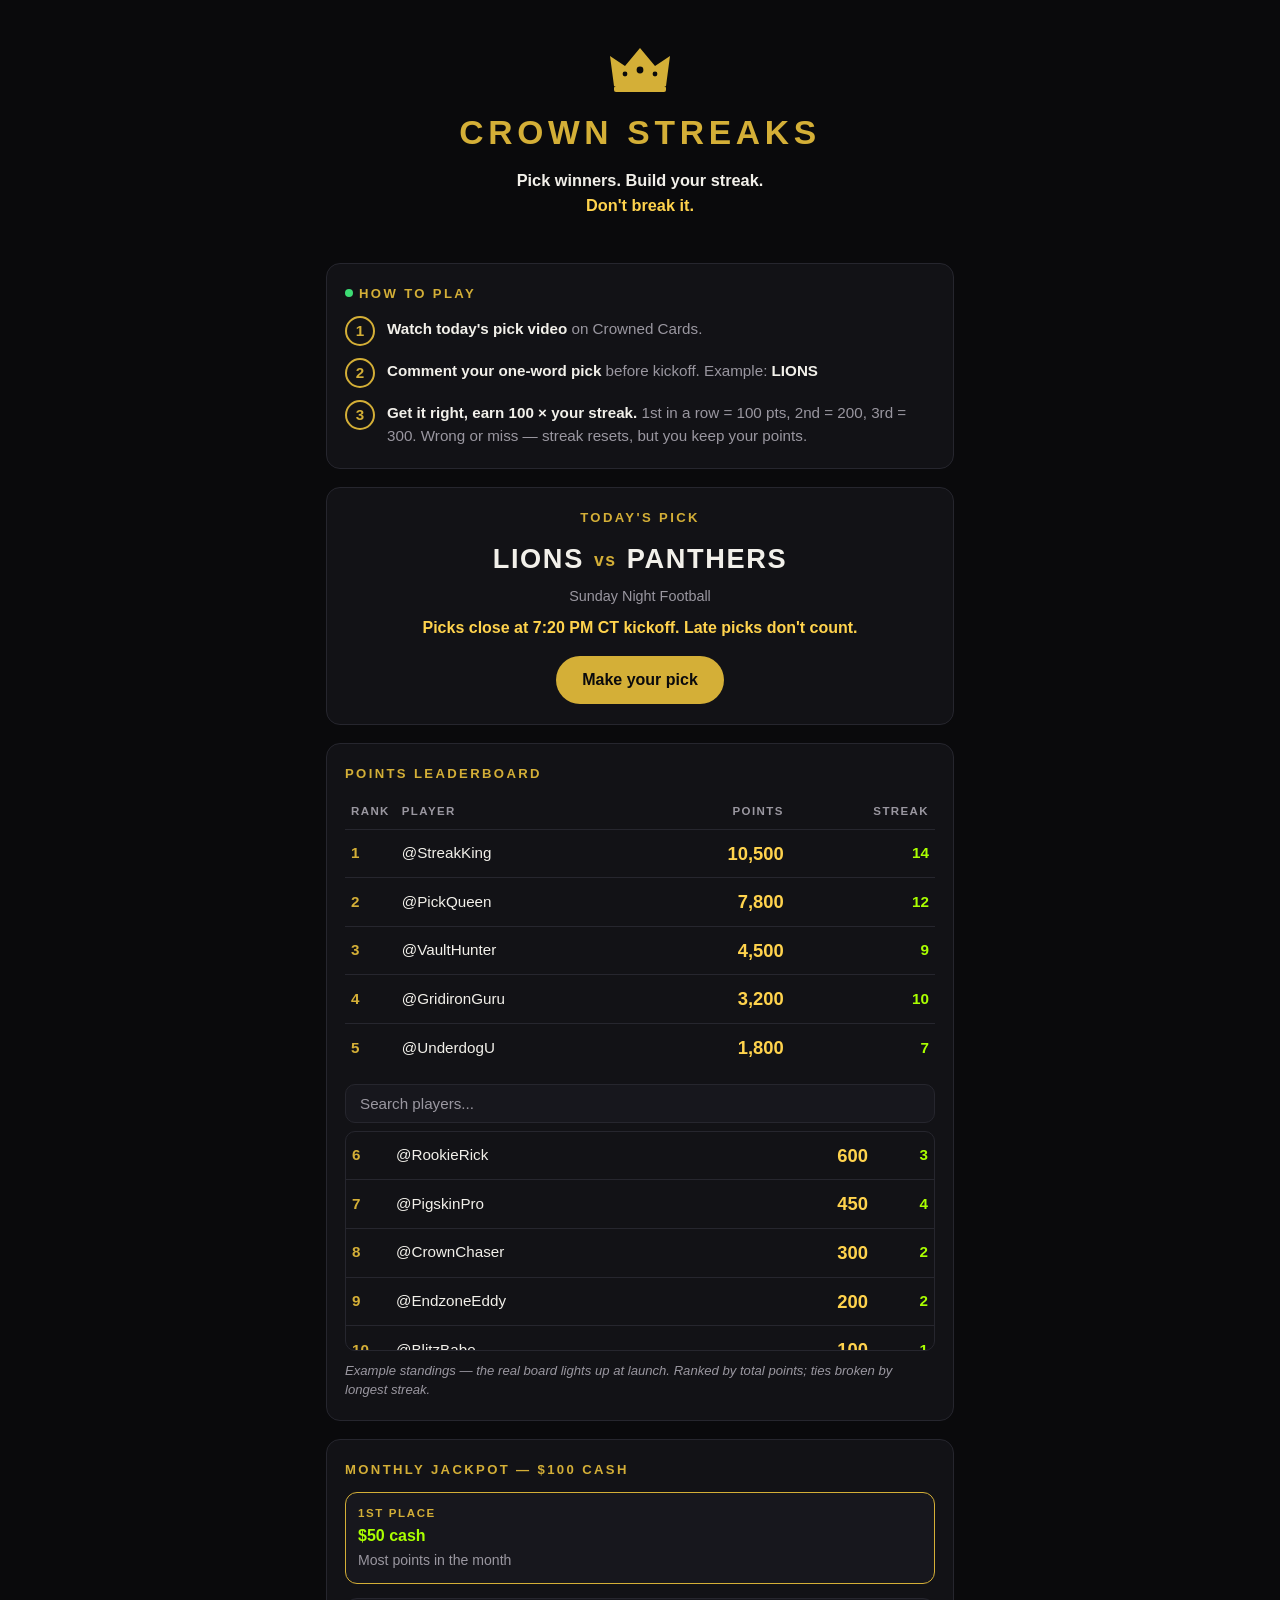
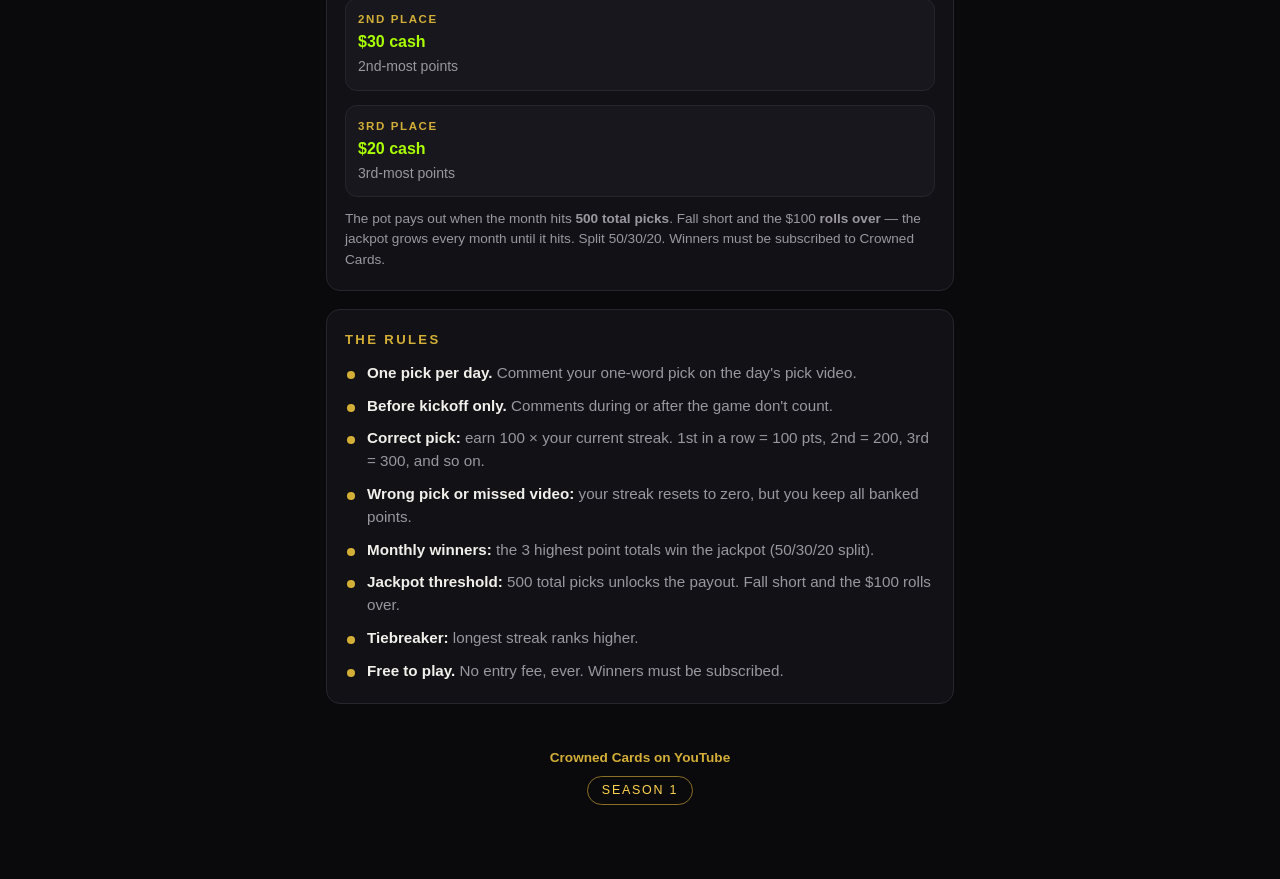
==== index.html @ ad124a90 "Leaderboard: top 5 locked, scrollable rest + search" ====
<!DOCTYPE html>
<html lang="en">
<head>
<meta charset="utf-8">
<meta name="viewport" content="width=device-width,initial-scale=1,viewport-fit=cover">
<title>Crown Streaks — Pick winners. Build your streak.</title>
<meta name="description" content="Crown Streaks on Crowned Cards: pick the winner every day, earn 100x your streak in points. Free to play. Top 3 point totals win the monthly cash jackpot.">
<meta property="og:title" content="Crown Streaks — Pick winners. Build your streak.">
<meta property="og:description" content="One pick a day. Correct picks earn 100x your streak in points. Wrong or miss and your streak resets. Top 3 point totals win the cash jackpot. Free to play.">
<meta property="og:type" content="website">
<meta property="og:url" content="https://david80023216.github.io/crowned-cards-leaderboard/">
<meta property="og:image" content="https://david80023216.github.io/crowned-cards-leaderboard/og-image.png">
<meta name="twitter:card" content="summary_large_image">
<meta name="theme-color" content="#0a0a0c">
<meta name="mobile-web-app-capable" content="yes">
<meta name="apple-mobile-web-app-capable" content="yes">
<meta name="apple-mobile-web-app-status-bar-style" content="black-translucent">
<meta name="apple-mobile-web-app-title" content="Crown Streaks">
<link rel="manifest" href="manifest.json">
<link rel="icon" type="image/png" sizes="192x192" href="icon-192.png">
<link rel="apple-touch-icon" href="icon-192.png">
<style>
  :root{
    --bg:#0a0a0c; --panel:#121216; --panel2:#17171d;
    --gold:#d4af37; --gold-hi:#ffd34d; --gold-dim:#8a6f24;
    --text:#f2f0ea; --muted:#9a97a0; --line:#26262e;
    --green:#3ddc74;
  }
  *{box-sizing:border-box}
  html,body{margin:0;padding:0}
  body{
    background:var(--bg); color:var(--text);
    font-family:-apple-system,BlinkMacSystemFont,"Segoe UI",Roboto,Helvetica,Arial,sans-serif;
    -webkit-font-smoothing:antialiased; line-height:1.5;
  }
  .wrap{max-width:660px;margin:0 auto;padding:0 16px 64px}
  header.hero{text-align:center;padding:44px 12px 28px}
  .crown{width:64px;height:52px;margin:0 auto 12px;display:block}
  h1.brand{margin:0;font-size:2.1rem;letter-spacing:.14em;font-weight:800;color:var(--gold)}
  p.tagline{margin:10px 0 0;font-size:1.02rem;color:var(--text);font-weight:600}
  p.tagline span{color:var(--gold-hi)}
  .live-dot{display:inline-block;width:8px;height:8px;border-radius:50%;background:var(--green);margin-right:6px;vertical-align:1px}
  section.card{
    background:var(--panel);border:1px solid var(--line);border-radius:14px;
    padding:20px 18px;margin:18px 0;
  }
  section.card h2{
    margin:0 0 12px;font-size:.82rem;letter-spacing:.18em;text-transform:uppercase;
    color:var(--gold);font-weight:800;
  }
  ol.steps{list-style:none;margin:0;padding:0;display:grid;gap:12px}
  ol.steps li{display:flex;gap:12px;align-items:flex-start}
  .n{
    flex:0 0 30px;height:30px;border-radius:50%;border:2px solid var(--gold);
    color:var(--gold);font-weight:800;display:flex;align-items:center;justify-content:center;
    font-size:.95rem;
  }
  .steps p{margin:2px 0 0;color:var(--muted);font-size:.95rem}
  .steps p strong{color:var(--text)}
  .pick{background:linear-gradient(180deg,#17171d,#101014);border:1px solid var(--gold-dim);text-align:center}
  .pick .vs{font-size:1.7rem;font-weight:800;letter-spacing:.06em;margin:6px 0}
  .pick .vs .sep{color:var(--gold);margin:0 10px;font-size:1.1rem;vertical-align:2px}
  .pick .cutoff{color:var(--gold-hi);font-weight:700;margin:8px 0 2px}
  .pick .sub{color:var(--muted);font-size:.9rem;margin:0}
  .cta{
    display:inline-block;margin-top:14px;padding:12px 26px;border-radius:999px;
    background:var(--gold);color:#0a0a0c;font-weight:800;text-decoration:none;font-size:1rem;
  }
  table.board{width:100%;border-collapse:collapse;font-size:.95rem}
  table.board th{
    text-align:left;font-size:.72rem;letter-spacing:.12em;text-transform:uppercase;
    color:var(--muted);font-weight:700;padding:8px 6px;border-bottom:1px solid var(--line);
  }
  table.board td{padding:10px 6px;border-bottom:1px solid var(--line)}
  table.board tr:last-child td{border-bottom:0}
  .rank{color:var(--gold);font-weight:800;width:44px}
  .streak{font-weight:800;font-size:1.15rem;color:var(--gold-hi);text-align:right}
  .long{color:#aaff00;text-align:right;font-weight:700;animation:streakPulse 1.6s ease-in-out infinite}
  @keyframes streakPulse{0%,100%{opacity:1;text-shadow:0 0 8px rgba(170,255,0,.6)}50%{opacity:.65;text-shadow:0 0 2px rgba(170,255,0,.2)}}
  .demo-note{font-size:.82rem;color:var(--muted);margin:10px 0 0;font-style:italic}
  .search{width:100%;margin:12px 0 8px;padding:10px 14px;font-size:.95rem;border:1px solid var(--line);border-radius:10px;background:var(--panel2);color:var(--text);outline:none}
  .search:focus{border-color:var(--gold-dim)}
  .search::placeholder{color:var(--muted)}
  .scroll-list{max-height:220px;overflow-y:auto;border:1px solid var(--line);border-radius:10px;margin-bottom:4px}
  .scroll-list table.board{margin:0}
  .scroll-list tr:last-child td{border-bottom:0}
  .prizes{display:grid;gap:14px}
  .prize{
    display:flex;gap:14px;align-items:center;background:var(--panel2);
    border:1px solid var(--line);border-radius:12px;padding:12px;
  }
  .prize.first{border-color:var(--gold)}
  .prize img{width:84px;height:auto;border-radius:8px;flex:0 0 84px;background:#000}
  .prize .place{font-size:.72rem;letter-spacing:.14em;text-transform:uppercase;color:var(--gold);font-weight:800}
  .prize .name{font-weight:700;margin:2px 0;color:#aaff00}
  .prize .val{color:var(--muted);font-size:.88rem}
  .budget{font-size:.85rem;color:var(--muted);margin:12px 0 0}
  ul.rules{margin:0;padding:0;list-style:none;display:grid;gap:10px;font-size:.95rem;color:var(--muted)}
  ul.rules li{padding-left:22px;position:relative}
  ul.rules li::before{content:"";position:absolute;left:2px;top:9px;width:8px;height:8px;border-radius:50%;background:var(--gold)}
  ul.rules strong{color:var(--text)}
  footer{text-align:center;color:var(--muted);font-size:.85rem;padding:26px 0 10px}
  footer a{color:var(--gold);text-decoration:none;font-weight:700}
  .season{display:inline-block;margin-top:8px;padding:4px 14px;border:1px solid var(--gold-dim);border-radius:999px;color:var(--gold-hi);font-size:.78rem;letter-spacing:.14em;text-transform:uppercase}
</style>
</head>
<body>
<div class="wrap">

  <header class="hero">
    <svg class="crown" viewBox="0 0 64 52" aria-hidden="true">
      <path d="M6 42 L2 12 L17 22 L32 4 L47 22 L62 12 L58 42 Z" fill="#d4af37"/>
      <rect x="6" y="42" width="52" height="6" rx="2" fill="#d4af37"/>
      <circle cx="32" cy="26" r="3.4" fill="#0a0a0c"/>
      <circle cx="17" cy="30" r="2.4" fill="#0a0a0c"/>
      <circle cx="47" cy="30" r="2.4" fill="#0a0a0c"/>
    </svg>
    <h1 class="brand">CROWN STREAKS</h1>
    <p class="tagline">Pick winners. Build your streak.<br><span>Don't break it.</span></p>
  </header>

  <section class="card">
    <h2><span class="live-dot"></span>How to play</h2>
    <ol class="steps">
      <li><div class="n">1</div><p><strong>Watch today's pick video</strong> on Crowned Cards.</p></li>
      <li><div class="n">2</div><p><strong>Comment your one-word pick</strong> before kickoff. Example: <strong>LIONS</strong></p></li>
      <li><div class="n">3</div><p><strong>Get it right, earn 100 × your streak.</strong> 1st in a row = 100 pts, 2nd = 200, 3rd = 300. Wrong or miss — streak resets, but you keep your points.</p></li>
    </ol>
  </section>

  <!-- ============================================================
       TODAY'S PICK — EDIT DAILY
       Change the teams and cutoff below, then push the page.
       ============================================================ -->
  <section class="card pick" id="todays-pick">
    <h2>Today's pick</h2>
    <div class="vs">LIONS<span class="sep">vs</span>PANTHERS</div>
    <p class="sub">Sunday Night Football</p>
    <p class="cutoff">Picks close at 7:20 PM CT kickoff. Late picks don't count.</p>
    <a class="cta" href="https://www.youtube.com/@CrownedCards">Make your pick</a>
  </section>

  <section class="card">
    <h2>Points leaderboard</h2>
    <table class="board" aria-label="Top 5 players">
      <thead>
        <tr><th>Rank</th><th>Player</th><th style="text-align:right">Points</th><th style="text-align:right">Streak</th></tr>
      </thead>
      <tbody>
        <tr><td class="rank">1</td><td>@StreakKing</td><td class="streak">10,500</td><td class="long">14</td></tr>
        <tr><td class="rank">2</td><td>@PickQueen</td><td class="streak">7,800</td><td class="long">12</td></tr>
        <tr><td class="rank">3</td><td>@VaultHunter</td><td class="streak">4,500</td><td class="long">9</td></tr>
        <tr><td class="rank">4</td><td>@GridironGuru</td><td class="streak">3,200</td><td class="long">10</td></tr>
        <tr><td class="rank">5</td><td>@UnderdogU</td><td class="streak">1,800</td><td class="long">7</td></tr>
      </tbody>
    </table>
    <input type="search" id="playerSearch" class="search" placeholder="Search players..." aria-label="Search players">
    <div class="scroll-list">
      <table class="board" aria-label="More players">
        <tbody id="restBody">
          <tr><td class="rank">6</td><td>@RookieRick</td><td class="streak">600</td><td class="long">3</td></tr>
          <tr><td class="rank">7</td><td>@PigskinPro</td><td class="streak">450</td><td class="long">4</td></tr>
          <tr><td class="rank">8</td><td>@CrownChaser</td><td class="streak">300</td><td class="long">2</td></tr>
          <tr><td class="rank">9</td><td>@EndzoneEddy</td><td class="streak">200</td><td class="long">2</td></tr>
          <tr><td class="rank">10</td><td>@BlitzBabe</td><td class="streak">100</td><td class="long">1</td></tr>
        </tbody>
      </table>
    </div>
    <p class="demo-note">Example standings — the real board lights up at launch. Ranked by total points; ties broken by longest streak.</p>
  </section>

  <section class="card">
    <h2>Monthly jackpot — $100 cash</h2>
    <div class="prizes">
      <div class="prize first">
        <div>
          <div class="place">1st place</div>
          <div class="name">$50 cash</div>
          <div class="val">Most points in the month</div>
        </div>
      </div>
      <div class="prize">
        <div>
          <div class="place">2nd place</div>
          <div class="name">$30 cash</div>
          <div class="val">2nd-most points</div>
        </div>
      </div>
      <div class="prize">
        <div>
          <div class="place">3rd place</div>
          <div class="name">$20 cash</div>
          <div class="val">3rd-most points</div>
        </div>
      </div>
    </div>
    <p class="budget">The pot pays out when the month hits <strong>500 total picks</strong>. Fall short and the $100 <strong>rolls over</strong> — the jackpot grows every month until it hits. Split 50/30/20. Winners must be subscribed to Crowned Cards.</p>
  </section>

  <section class="card">
    <h2>The rules</h2>
    <ul class="rules">
      <li><strong>One pick per day.</strong> Comment your one-word pick on the day's pick video.</li>
      <li><strong>Before kickoff only.</strong> Comments during or after the game don't count.</li>
      <li><strong>Correct pick:</strong> earn 100 × your current streak. 1st in a row = 100 pts, 2nd = 200, 3rd = 300, and so on.</li>
      <li><strong>Wrong pick or missed video:</strong> your streak resets to zero, but you keep all banked points.</li>
      <li><strong>Monthly winners:</strong> the 3 highest point totals win the jackpot (50/30/20 split).</li>
      <li><strong>Jackpot threshold:</strong> 500 total picks unlocks the payout. Fall short and the $100 rolls over.</li>
      <li><strong>Tiebreaker:</strong> longest streak ranks higher.</li>
      <li><strong>Free to play.</strong> No entry fee, ever. Winners must be subscribed.</li>
    </ul>
  </section>

  <footer>
    <a href="https://www.youtube.com/@CrownedCards">Crowned Cards on YouTube</a>
    <br><span class="season">Season 1</span>
  </footer>

</div>
<script>
(function(){
  var input=document.getElementById('playerSearch');
  var body=document.getElementById('restBody');
  if(!input||!body)return;
  input.addEventListener('input',function(){
    var q=input.value.trim().toLowerCase();
    var rows=body.getElementsByTagName('tr');
    for(var i=0;i<rows.length;i++){
      var name=rows[i].getElementsByTagName('td')[1].textContent.toLowerCase();
      rows[i].style.display=(!q||name.indexOf(q)!==-1)?'':'none';
    }
  });
})();
</script>
</body>
</html>
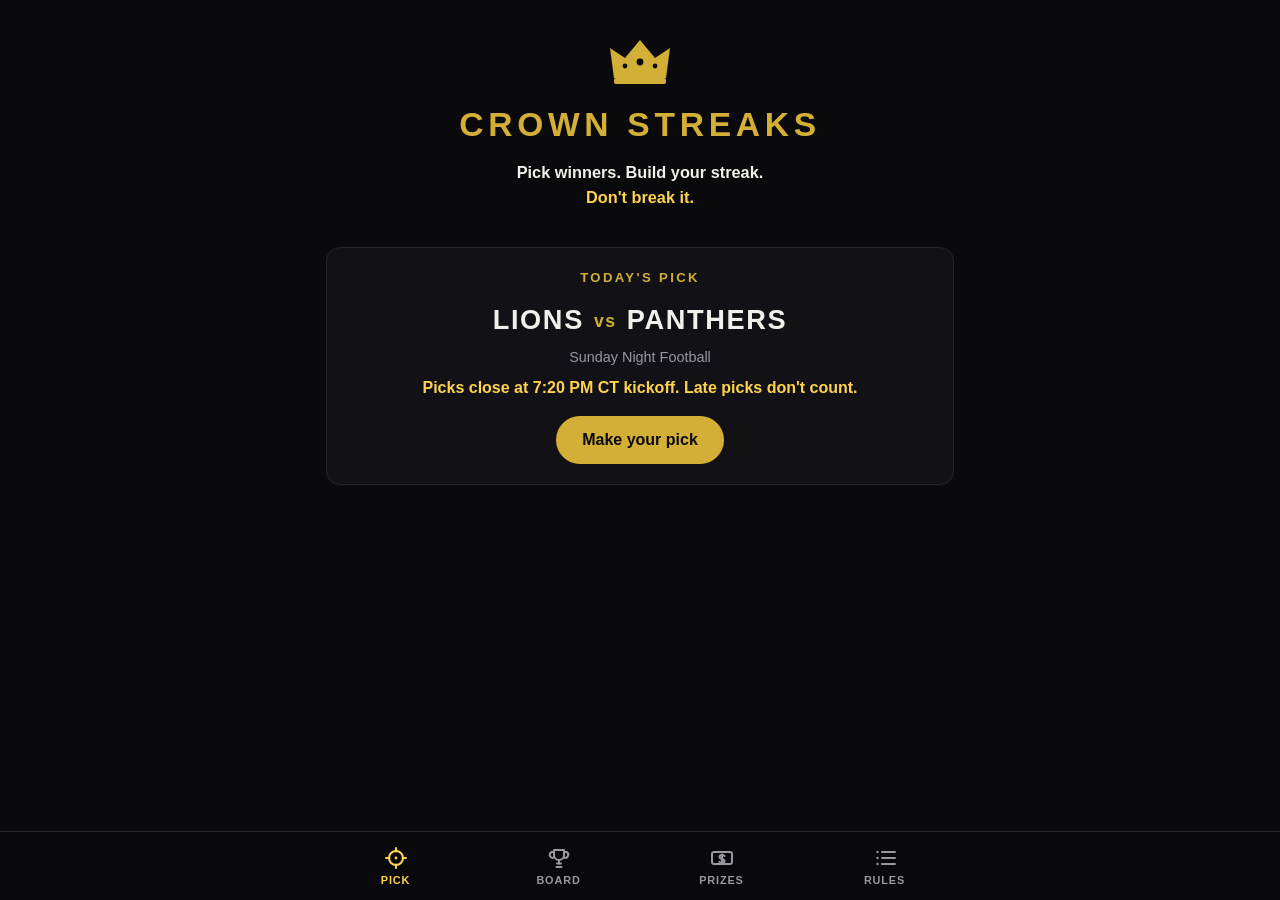
==== commit bf09c30d: "Mobile app: bottom tab navigation (Pick/Board/Prizes/Rules)" ====
--- a/index.html
+++ b/index.html
@@ -33,8 +33,8 @@
     font-family:-apple-system,BlinkMacSystemFont,"Segoe UI",Roboto,Helvetica,Arial,sans-serif;
     -webkit-font-smoothing:antialiased; line-height:1.5;
   }
-  .wrap{max-width:660px;margin:0 auto;padding:0 16px 64px}
-  header.hero{text-align:center;padding:44px 12px 28px}
+  .wrap{max-width:660px;margin:0 auto;padding:0 16px 118px}
+  header.hero{text-align:center;padding:36px 12px 20px}
   .crown{width:64px;height:52px;margin:0 auto 12px;display:block}
   h1.brand{margin:0;font-size:2.1rem;letter-spacing:.14em;font-weight:800;color:var(--gold)}
   p.tagline{margin:10px 0 0;font-size:1.02rem;color:var(--text);font-weight:600}
@@ -102,6 +102,28 @@
   footer{text-align:center;color:var(--muted);font-size:.85rem;padding:26px 0 10px}
   footer a{color:var(--gold);text-decoration:none;font-weight:700}
   .season{display:inline-block;margin-top:8px;padding:4px 14px;border:1px solid var(--gold-dim);border-radius:999px;color:var(--gold-hi);font-size:.78rem;letter-spacing:.14em;text-transform:uppercase}
+  /* ---- bottom tab bar ---- */
+  .tabbar{
+    position:fixed;left:0;right:0;bottom:0;z-index:50;
+    background:rgba(10,10,12,.97);backdrop-filter:blur(12px);-webkit-backdrop-filter:blur(12px);
+    border-top:1px solid var(--line);
+    padding-bottom:env(safe-area-inset-bottom);
+  }
+  .tabbar-inner{
+    max-width:660px;margin:0 auto;display:grid;grid-template-columns:repeat(4,1fr);
+    padding:8px 4px;
+  }
+  .tabbtn{
+    display:flex;flex-direction:column;align-items:center;gap:4px;
+    background:none;border:0;color:var(--muted);cursor:pointer;
+    font-size:.68rem;font-weight:700;letter-spacing:.08em;text-transform:uppercase;
+    font-family:inherit;padding:6px 0;
+  }
+  .tabbtn svg{width:24px;height:24px;stroke:currentColor;fill:none;stroke-width:2;stroke-linecap:round;stroke-linejoin:round}
+  .tabbtn.active{color:var(--gold-hi)}
+  .tabview{display:none}
+  .tabview.active{display:block;animation:tabIn .18s ease-out}
+  @keyframes tabIn{from{opacity:0;transform:translateY(6px)}to{opacity:1;transform:none}}
 </style>
 </head>
 <body>
@@ -119,117 +141,176 @@
     <p class="tagline">Pick winners. Build your streak.<br><span>Don't break it.</span></p>
   </header>
 
-  <section class="card">
-    <h2><span class="live-dot"></span>How to play</h2>
-    <ol class="steps">
-      <li><div class="n">1</div><p><strong>Watch today's pick video</strong> on Crowned Cards.</p></li>
-      <li><div class="n">2</div><p><strong>Comment your one-word pick</strong> before kickoff. Example: <strong>LIONS</strong></p></li>
-      <li><div class="n">3</div><p><strong>Get it right, earn 100 × your streak.</strong> 1st in a row = 100 pts, 2nd = 200, 3rd = 300. Wrong or miss — streak resets, but you keep your points.</p></li>
-    </ol>
-  </section>
-
-  <!-- ============================================================
-       TODAY'S PICK — EDIT DAILY
-       Change the teams and cutoff below, then push the page.
-       ============================================================ -->
-  <section class="card pick" id="todays-pick">
-    <h2>Today's pick</h2>
-    <div class="vs">LIONS<span class="sep">vs</span>PANTHERS</div>
-    <p class="sub">Sunday Night Football</p>
-    <p class="cutoff">Picks close at 7:20 PM CT kickoff. Late picks don't count.</p>
-    <a class="cta" href="https://www.youtube.com/@CrownedCards">Make your pick</a>
-  </section>
-
-  <section class="card">
-    <h2>Points leaderboard</h2>
-    <table class="board" aria-label="Top 5 players">
-      <thead>
-        <tr><th>Rank</th><th>Player</th><th style="text-align:right">Points</th><th style="text-align:right">Streak</th></tr>
-      </thead>
-      <tbody>
-        <tr><td class="rank">1</td><td>@StreakKing</td><td class="streak">10,500</td><td class="long">14</td></tr>
-        <tr><td class="rank">2</td><td>@PickQueen</td><td class="streak">7,800</td><td class="long">12</td></tr>
-        <tr><td class="rank">3</td><td>@VaultHunter</td><td class="streak">4,500</td><td class="long">9</td></tr>
-        <tr><td class="rank">4</td><td>@GridironGuru</td><td class="streak">3,200</td><td class="long">10</td></tr>
-        <tr><td class="rank">5</td><td>@UnderdogU</td><td class="streak">1,800</td><td class="long">7</td></tr>
-      </tbody>
-    </table>
-    <input type="search" id="playerSearch" class="search" placeholder="Search players..." aria-label="Search players">
-    <div class="scroll-list">
-      <table class="board" aria-label="More players">
-        <tbody id="restBody">
-          <tr><td class="rank">6</td><td>@RookieRick</td><td class="streak">600</td><td class="long">3</td></tr>
-          <tr><td class="rank">7</td><td>@PigskinPro</td><td class="streak">450</td><td class="long">4</td></tr>
-          <tr><td class="rank">8</td><td>@CrownChaser</td><td class="streak">300</td><td class="long">2</td></tr>
-          <tr><td class="rank">9</td><td>@EndzoneEddy</td><td class="streak">200</td><td class="long">2</td></tr>
-          <tr><td class="rank">10</td><td>@BlitzBabe</td><td class="streak">100</td><td class="long">1</td></tr>
+  <!-- ============ TAB: PICK ============ -->
+  <div class="tabview" id="tab-pick" role="tabpanel" aria-label="Today's pick">
+    <!-- ============================================================
+         TODAY'S PICK — EDIT DAILY
+         Change the teams and cutoff below, then push the page.
+         ============================================================ -->
+    <section class="card pick" id="todays-pick">
+      <h2>Today's pick</h2>
+      <div class="vs">LIONS<span class="sep">vs</span>PANTHERS</div>
+      <p class="sub">Sunday Night Football</p>
+      <p class="cutoff">Picks close at 7:20 PM CT kickoff. Late picks don't count.</p>
+      <a class="cta" href="https://www.youtube.com/@CrownedCards">Make your pick</a>
+    </section>
+  </div>
+
+  <!-- ============ TAB: BOARD ============ -->
+  <div class="tabview" id="tab-board" role="tabpanel" aria-label="Points leaderboard">
+    <section class="card">
+      <h2>Points leaderboard</h2>
+      <table class="board" aria-label="Top 5 players">
+        <thead>
+          <tr><th>Rank</th><th>Player</th><th style="text-align:right">Points</th><th style="text-align:right">Streak</th></tr>
+        </thead>
+        <tbody>
+          <tr><td class="rank">1</td><td>@StreakKing</td><td class="streak">10,500</td><td class="long">14</td></tr>
+          <tr><td class="rank">2</td><td>@PickQueen</td><td class="streak">7,800</td><td class="long">12</td></tr>
+          <tr><td class="rank">3</td><td>@VaultHunter</td><td class="streak">4,500</td><td class="long">9</td></tr>
+          <tr><td class="rank">4</td><td>@GridironGuru</td><td class="streak">3,200</td><td class="long">10</td></tr>
+          <tr><td class="rank">5</td><td>@UnderdogU</td><td class="streak">1,800</td><td class="long">7</td></tr>
         </tbody>
       </table>
-    </div>
-    <p class="demo-note">Example standings — the real board lights up at launch. Ranked by total points; ties broken by longest streak.</p>
-  </section>
-
-  <section class="card">
-    <h2>Monthly jackpot — $100 cash</h2>
-    <div class="prizes">
-      <div class="prize first">
-        <div>
-          <div class="place">1st place</div>
-          <div class="name">$50 cash</div>
-          <div class="val">Most points in the month</div>
+      <input type="search" id="playerSearch" class="search" placeholder="Search players..." aria-label="Search players">
+      <div class="scroll-list">
+        <table class="board" aria-label="More players">
+          <tbody id="restBody">
+            <tr><td class="rank">6</td><td>@RookieRick</td><td class="streak">600</td><td class="long">3</td></tr>
+            <tr><td class="rank">7</td><td>@PigskinPro</td><td class="streak">450</td><td class="long">4</td></tr>
+            <tr><td class="rank">8</td><td>@CrownChaser</td><td class="streak">300</td><td class="long">2</td></tr>
+            <tr><td class="rank">9</td><td>@EndzoneEddy</td><td class="streak">200</td><td class="long">2</td></tr>
+            <tr><td class="rank">10</td><td>@BlitzBabe</td><td class="streak">100</td><td class="long">1</td></tr>
+          </tbody>
+        </table>
+      </div>
+      <p class="demo-note">Example standings — the real board lights up at launch. Ranked by total points; ties broken by longest streak.</p>
+    </section>
+  </div>
+
+  <!-- ============ TAB: PRIZES ============ -->
+  <div class="tabview" id="tab-prizes" role="tabpanel" aria-label="Monthly jackpot">
+    <section class="card">
+      <h2>Monthly jackpot — $100 cash</h2>
+      <div class="prizes">
+        <div class="prize first">
+          <div>
+            <div class="place">1st place</div>
+            <div class="name">$50 cash</div>
+            <div class="val">Most points in the month</div>
+          </div>
+        </div>
+        <div class="prize">
+          <div>
+            <div class="place">2nd place</div>
+            <div class="name">$30 cash</div>
+            <div class="val">2nd-most points</div>
+          </div>
+        </div>
+        <div class="prize">
+          <div>
+            <div class="place">3rd place</div>
+            <div class="name">$20 cash</div>
+            <div class="val">3rd-most points</div>
+          </div>
         </div>
       </div>
-      <div class="prize">
-        <div>
-          <div class="place">2nd place</div>
-          <div class="name">$30 cash</div>
-          <div class="val">2nd-most points</div>
-        </div>
-      </div>
-      <div class="prize">
-        <div>
-          <div class="place">3rd place</div>
-          <div class="name">$20 cash</div>
-          <div class="val">3rd-most points</div>
-        </div>
-      </div>
-    </div>
-    <p class="budget">The pot pays out when the month hits <strong>500 total picks</strong>. Fall short and the $100 <strong>rolls over</strong> — the jackpot grows every month until it hits. Split 50/30/20. Winners must be subscribed to Crowned Cards.</p>
-  </section>
-
-  <section class="card">
-    <h2>The rules</h2>
-    <ul class="rules">
-      <li><strong>One pick per day.</strong> Comment your one-word pick on the day's pick video.</li>
-      <li><strong>Before kickoff only.</strong> Comments during or after the game don't count.</li>
-      <li><strong>Correct pick:</strong> earn 100 × your current streak. 1st in a row = 100 pts, 2nd = 200, 3rd = 300, and so on.</li>
-      <li><strong>Wrong pick or missed video:</strong> your streak resets to zero, but you keep all banked points.</li>
-      <li><strong>Monthly winners:</strong> the 3 highest point totals win the jackpot (50/30/20 split).</li>
-      <li><strong>Jackpot threshold:</strong> 500 total picks unlocks the payout. Fall short and the $100 rolls over.</li>
-      <li><strong>Tiebreaker:</strong> longest streak ranks higher.</li>
-      <li><strong>Free to play.</strong> No entry fee, ever. Winners must be subscribed.</li>
-    </ul>
-  </section>
-
-  <footer>
-    <a href="https://www.youtube.com/@CrownedCards">Crowned Cards on YouTube</a>
-    <br><span class="season">Season 1</span>
-  </footer>
+      <p class="budget">The pot pays out when the month hits <strong>500 total picks</strong>. Fall short and the $100 <strong>rolls over</strong> — the jackpot grows every month until it hits. Split 50/30/20. Winners must be subscribed to Crowned Cards.</p>
+    </section>
+  </div>
+
+  <!-- ============ TAB: RULES ============ -->
+  <div class="tabview" id="tab-rules" role="tabpanel" aria-label="Rules">
+    <section class="card">
+      <h2><span class="live-dot"></span>How to play</h2>
+      <ol class="steps">
+        <li><div class="n">1</div><p><strong>Watch today's pick video</strong> on Crowned Cards.</p></li>
+        <li><div class="n">2</div><p><strong>Comment your one-word pick</strong> before kickoff. Example: <strong>LIONS</strong></p></li>
+        <li><div class="n">3</div><p><strong>Get it right, earn 100 × your streak.</strong> 1st in a row = 100 pts, 2nd = 200, 3rd = 300. Wrong or miss — streak resets, but you keep your points.</p></li>
+      </ol>
+    </section>
+
+    <section class="card">
+      <h2>The rules</h2>
+      <ul class="rules">
+        <li><strong>One pick per day.</strong> Comment your one-word pick on the day's pick video.</li>
+        <li><strong>Before kickoff only.</strong> Comments during or after the game don't count.</li>
+        <li><strong>Correct pick:</strong> earn 100 × your current streak. 1st in a row = 100 pts, 2nd = 200, 3rd = 300, and so on.</li>
+        <li><strong>Wrong pick or missed video:</strong> your streak resets to zero, but you keep all banked points.</li>
+        <li><strong>Monthly winners:</strong> the 3 highest point totals win the jackpot (50/30/20 split).</li>
+        <li><strong>Jackpot threshold:</strong> 500 total picks unlocks the payout. Fall short and the $100 rolls over.</li>
+        <li><strong>Tiebreaker:</strong> longest streak ranks higher.</li>
+        <li><strong>Free to play.</strong> No entry fee, ever. Winners must be subscribed.</li>
+      </ul>
+    </section>
+
+    <footer>
+      <a href="https://www.youtube.com/@CrownedCards">Crowned Cards on YouTube</a>
+      <br><span class="season">Season 1</span>
+    </footer>
+  </div>
 
 </div>
+
+<nav class="tabbar" role="tablist" aria-label="App sections">
+  <div class="tabbar-inner">
+    <button class="tabbtn" data-tab="pick" role="tab" aria-selected="true" aria-controls="tab-pick">
+      <svg viewBox="0 0 24 24"><circle cx="12" cy="12" r="7"/><path d="M12 2v3.5M12 18.5V22M2 12h3.5M18.5 12H22"/><circle cx="12" cy="12" r="1.4" fill="currentColor" stroke="none"/></svg>
+      <span>Pick</span>
+    </button>
+    <button class="tabbtn" data-tab="board" role="tab" aria-selected="false" aria-controls="tab-board">
+      <svg viewBox="0 0 24 24"><path d="M7 4h10v5a5 5 0 0 1-10 0V4z"/><path d="M7 6H4.5A2.5 2.5 0 0 0 7 11.5"/><path d="M17 6h2.5A2.5 2.5 0 0 1 17 11.5"/><path d="M12 14v3.5"/><path d="M9.5 21h5"/><path d="M10 17.5h4"/></svg>
+      <span>Board</span>
+    </button>
+    <button class="tabbtn" data-tab="prizes" role="tab" aria-selected="false" aria-controls="tab-prizes">
+      <svg viewBox="0 0 24 24"><rect x="2" y="6" width="20" height="12" rx="2"/><path d="M12 8.5v7"/><path d="M14.6 10.1c-.6-.7-1.5-1-2.6-1-1.4 0-2.5.8-2.5 1.9 0 2.7 5 1.3 5 4 0 1.1-1.1 1.9-2.5 1.9-1.1 0-2-.4-2.6-1.1"/></svg>
+      <span>Prizes</span>
+    </button>
+    <button class="tabbtn" data-tab="rules" role="tab" aria-selected="false" aria-controls="tab-rules">
+      <svg viewBox="0 0 24 24"><path d="M9 6h13M9 12h13M9 18h13"/><circle cx="4.5" cy="6" r="1.2" fill="currentColor" stroke="none"/><circle cx="4.5" cy="12" r="1.2" fill="currentColor" stroke="none"/><circle cx="4.5" cy="18" r="1.2" fill="currentColor" stroke="none"/></svg>
+      <span>Rules</span>
+    </button>
+  </div>
+</nav>
+
 <script>
 (function(){
+  // ---- tab switching ----
+  var views={
+    pick:document.getElementById('tab-pick'),
+    board:document.getElementById('tab-board'),
+    prizes:document.getElementById('tab-prizes'),
+    rules:document.getElementById('tab-rules')
+  };
+  var btns=document.querySelectorAll('.tabbtn');
+  function showTab(name){
+    if(!views[name])return;
+    for(var k in views){views[k].classList.toggle('active',k===name);}
+    btns.forEach(function(b){
+      var on=b.dataset.tab===name;
+      b.classList.toggle('active',on);
+      b.setAttribute('aria-selected',on?'true':'false');
+    });
+    window.scrollTo(0,0);
+  }
+  btns.forEach(function(b){
+    b.addEventListener('click',function(){showTab(b.dataset.tab);});
+  });
+  showTab('pick');
+
+  // ---- player search filter (Board tab) ----
   var input=document.getElementById('playerSearch');
   var body=document.getElementById('restBody');
-  if(!input||!body)return;
-  input.addEventListener('input',function(){
-    var q=input.value.trim().toLowerCase();
-    var rows=body.getElementsByTagName('tr');
-    for(var i=0;i<rows.length;i++){
-      var name=rows[i].getElementsByTagName('td')[1].textContent.toLowerCase();
-      rows[i].style.display=(!q||name.indexOf(q)!==-1)?'':'none';
-    }
-  });
+  if(input&&body){
+    input.addEventListener('input',function(){
+      var q=input.value.trim().toLowerCase();
+      var rows=body.getElementsByTagName('tr');
+      for(var i=0;i<rows.length;i++){
+        var name=rows[i].getElementsByTagName('td')[1].textContent.toLowerCase();
+        rows[i].style.display=(!q||name.indexOf(q)!==-1)?'':'none';
+      }
+    });
+  }
 })();
 </script>
 </body>
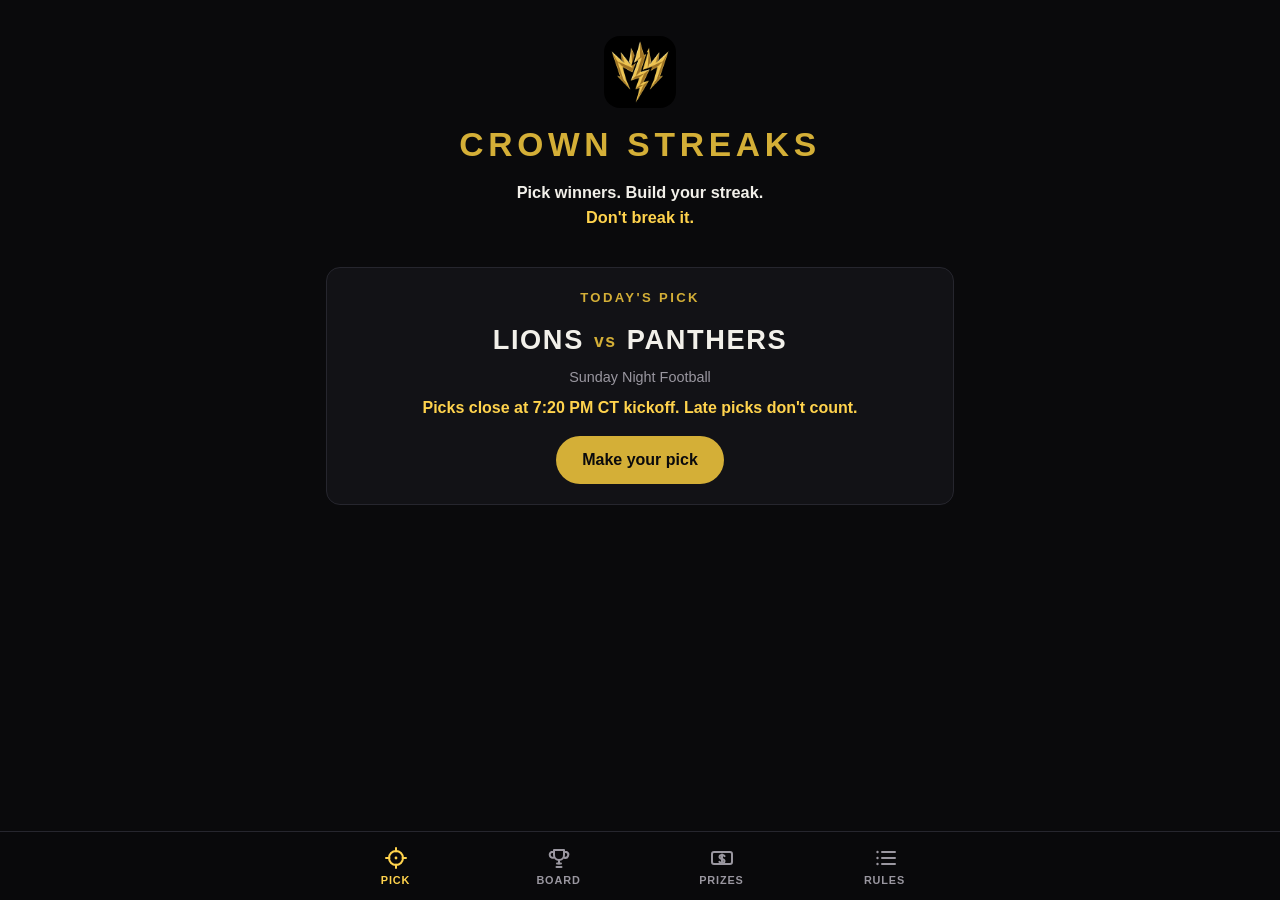
==== commit 83ce092e: "New logo: crown + lightning bolt" ====
--- a/index.html
+++ b/index.html
@@ -35,7 +35,7 @@
   }
   .wrap{max-width:660px;margin:0 auto;padding:0 16px 118px}
   header.hero{text-align:center;padding:36px 12px 20px}
-  .crown{width:64px;height:52px;margin:0 auto 12px;display:block}
+  .crown{width:72px;height:72px;margin:0 auto 12px;display:block;border-radius:16px}
   h1.brand{margin:0;font-size:2.1rem;letter-spacing:.14em;font-weight:800;color:var(--gold)}
   p.tagline{margin:10px 0 0;font-size:1.02rem;color:var(--text);font-weight:600}
   p.tagline span{color:var(--gold-hi)}
@@ -130,13 +130,7 @@
 <div class="wrap">
 
   <header class="hero">
-    <svg class="crown" viewBox="0 0 64 52" aria-hidden="true">
-      <path d="M6 42 L2 12 L17 22 L32 4 L47 22 L62 12 L58 42 Z" fill="#d4af37"/>
-      <rect x="6" y="42" width="52" height="6" rx="2" fill="#d4af37"/>
-      <circle cx="32" cy="26" r="3.4" fill="#0a0a0c"/>
-      <circle cx="17" cy="30" r="2.4" fill="#0a0a0c"/>
-      <circle cx="47" cy="30" r="2.4" fill="#0a0a0c"/>
-    </svg>
+    <img class="crown" src="logo.webp" alt="Crown Streaks logo" width="72" height="72">
     <h1 class="brand">CROWN STREAKS</h1>
     <p class="tagline">Pick winners. Build your streak.<br><span>Don't break it.</span></p>
   </header>
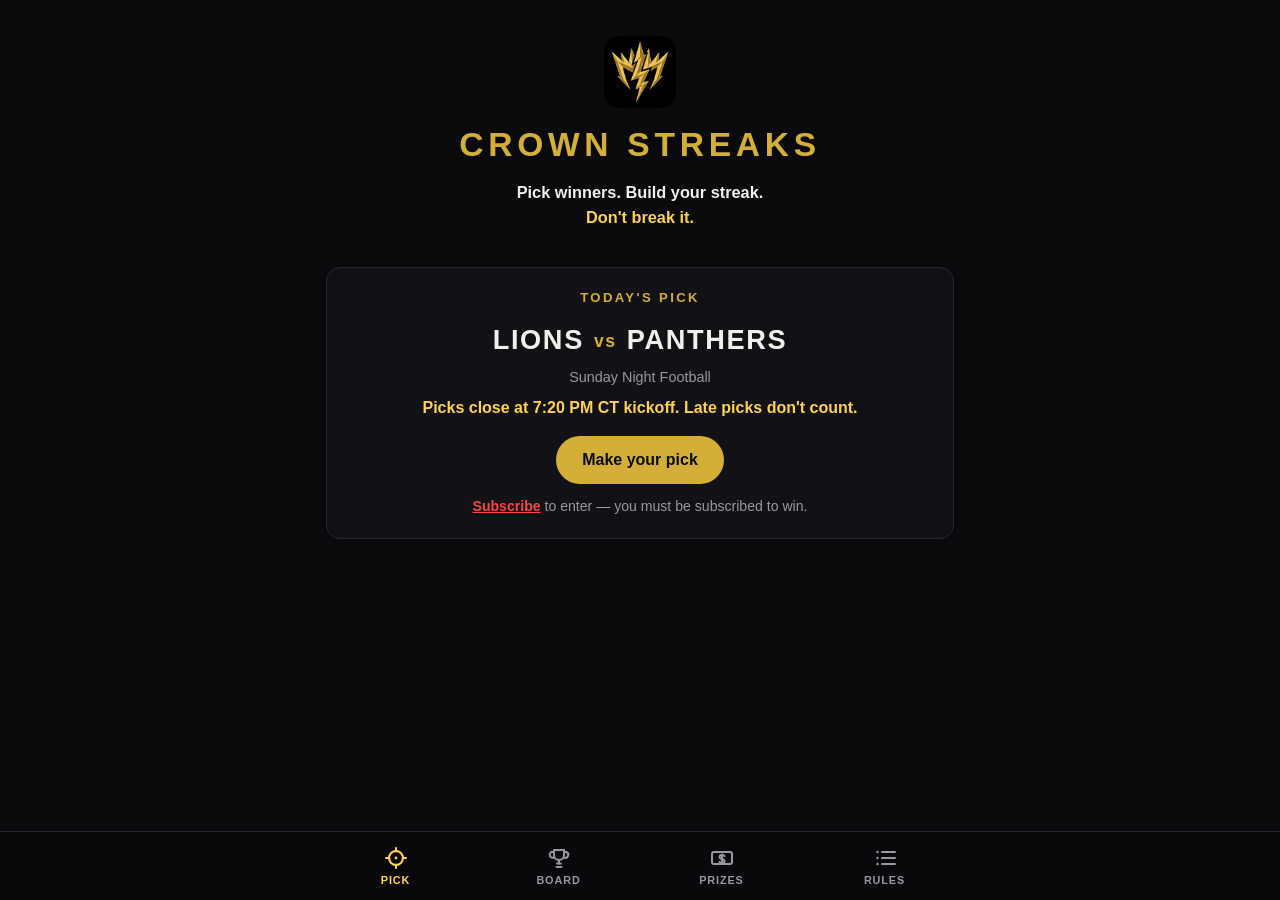
==== commit bb0c3d60: "Pick tab: must be subscribed notice" ====
--- a/index.html
+++ b/index.html
@@ -35,7 +35,14 @@
   }
   .wrap{max-width:660px;margin:0 auto;padding:0 16px 118px}
   header.hero{text-align:center;padding:36px 12px 20px}
-  .crown{width:72px;height:72px;margin:0 auto 12px;display:block;border-radius:16px}
+  .crown{width:72px;height:72px;margin:0 auto 12px;display:block;border-radius:16px;animation:boltEnergy 2.2s ease-in-out infinite}
+  @keyframes boltEnergy{
+    0%,100%{filter:brightness(1) drop-shadow(0 0 6px rgba(255,215,0,.5))}
+    15%{filter:brightness(1.35) drop-shadow(0 0 14px rgba(255,215,0,.85))}
+    30%{filter:brightness(1) drop-shadow(0 0 6px rgba(255,215,0,.5))}
+    45%{filter:brightness(1.2) drop-shadow(0 0 10px rgba(255,215,0,.7))}
+    60%,100%{filter:brightness(1) drop-shadow(0 0 6px rgba(255,215,0,.5))}
+  }
   h1.brand{margin:0;font-size:2.1rem;letter-spacing:.14em;font-weight:800;color:var(--gold)}
   p.tagline{margin:10px 0 0;font-size:1.02rem;color:var(--text);font-weight:600}
   p.tagline span{color:var(--gold-hi)}
@@ -66,6 +73,8 @@
     display:inline-block;margin-top:14px;padding:12px 26px;border-radius:999px;
     background:var(--gold);color:#0a0a0c;font-weight:800;text-decoration:none;font-size:1rem;
   }
+  .sub-required{margin:12px 0 0;font-size:.88rem;color:var(--muted)}
+  .sub-required a{color:#ff4444;font-weight:800;text-decoration:underline}
   table.board{width:100%;border-collapse:collapse;font-size:.95rem}
   table.board th{
     text-align:left;font-size:.72rem;letter-spacing:.12em;text-transform:uppercase;
@@ -147,6 +156,7 @@
       <p class="sub">Sunday Night Football</p>
       <p class="cutoff">Picks close at 7:20 PM CT kickoff. Late picks don't count.</p>
       <a class="cta" href="https://www.youtube.com/@CrownedCards">Make your pick</a>
+      <p class="sub-required"><a href="https://www.youtube.com/@CrownedCards?sub_confirmation=1">Subscribe</a> to enter — you must be subscribed to win.</p>
     </section>
   </div>
 
